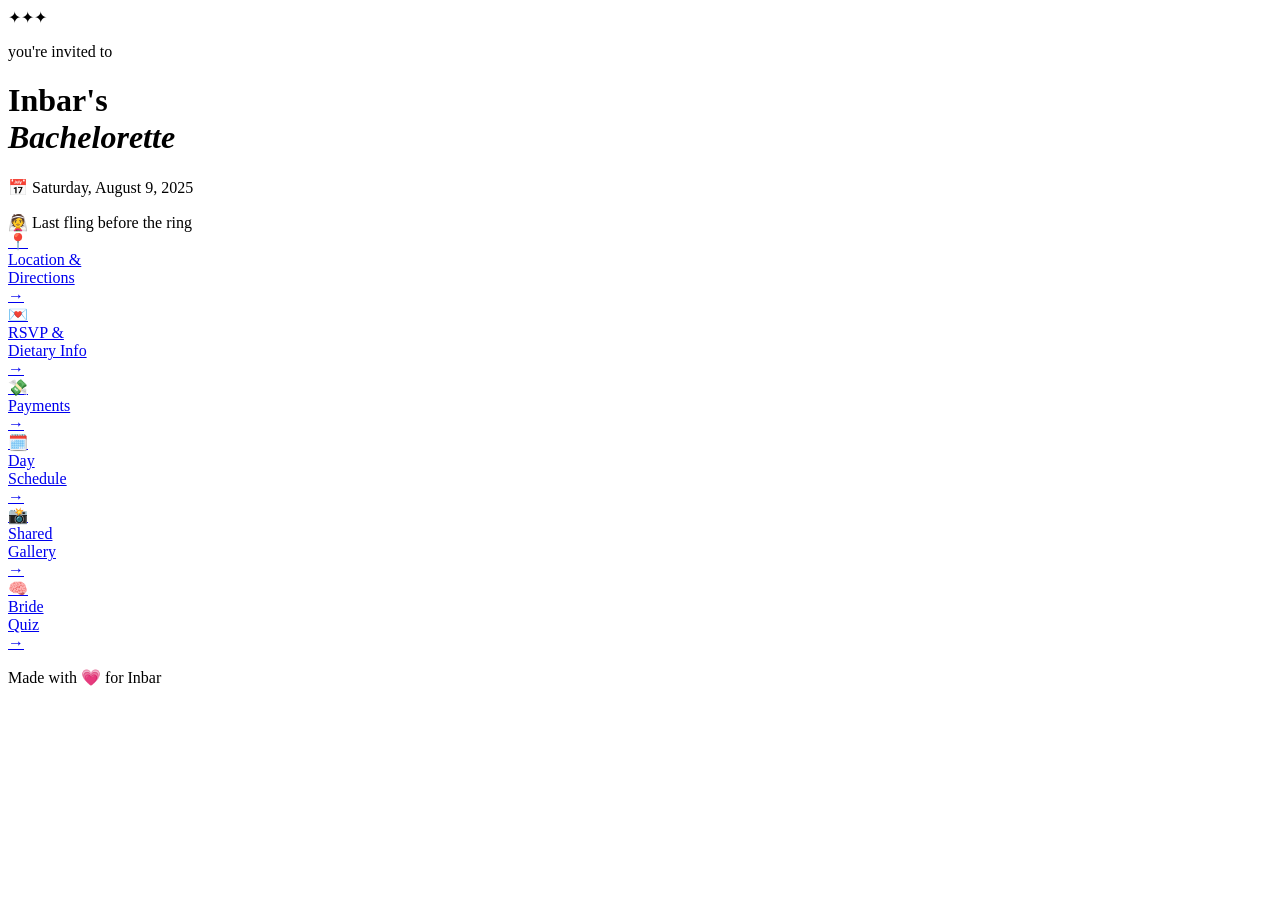
==== index.html @ d482adba "change name" ====
<!DOCTYPE html>
<html lang="en">
<head>
  <meta charset="UTF-8" />
  <meta name="viewport" content="width=device-width, initial-scale=1.0" />
  <meta name="theme-color" content="#F2B8C6" />
  <title>💍 Bachelorette Party</title>
  <link rel="stylesheet" href="css/global.css" />
  <link rel="stylesheet" href="css/index.css" />
</head>
<body>

  <div class="deco-dots"></div>

  <!-- ── Hero Header ── -->
  <header class="hero">
    <div class="hero-inner">
      <div class="sparkle-row" aria-hidden="true">
        <span>✦</span><span>✦</span><span>✦</span>
      </div>
      <p class="hero-pre">you're invited to</p>
      <h1 class="hero-title">Inbar's<br/><em>Bachelorette</em></h1>
      <p class="hero-date">📅 Saturday, August 9, 2025</p>
      <div class="hero-badge">
        <span>👰</span> Last fling before the ring
      </div>
    </div>
  </header>

  <!-- ── 6-Block Navigation Grid ── -->
  <main class="grid-menu" role="navigation" aria-label="Main Menu">

    <a href="location.html" class="grid-item" style="--delay:0.05s">
      <div class="grid-icon">📍</div>
      <div class="grid-label">Location &amp;<br/>Directions</div>
      <div class="grid-arrow">→</div>
    </a>

    <a href="rsvp.html" class="grid-item" style="--delay:0.10s">
      <div class="grid-icon">💌</div>
      <div class="grid-label">RSVP &amp;<br/>Dietary Info</div>
      <div class="grid-arrow">→</div>
    </a>

    <a href="payments.html" class="grid-item" style="--delay:0.15s">
      <div class="grid-icon">💸</div>
      <div class="grid-label">Payments</div>
      <div class="grid-arrow">→</div>
    </a>

    <a href="schedule.html" class="grid-item" style="--delay:0.20s">
      <div class="grid-icon">🗓️</div>
      <div class="grid-label">Day<br/>Schedule</div>
      <div class="grid-arrow">→</div>
    </a>

    <a href="gallery.html" class="grid-item" style="--delay:0.25s">
      <div class="grid-icon">📸</div>
      <div class="grid-label">Shared<br/>Gallery</div>
      <div class="grid-arrow">→</div>
    </a>

    <a href="quiz.html" class="grid-item" style="--delay:0.30s">
      <div class="grid-icon">🧠</div>
      <div class="grid-label">Bride<br/>Quiz</div>
      <div class="grid-arrow">→</div>
    </a>

  </main>

  <footer class="home-footer">
    <p>Made with 💗 for Inbar</p>
  </footer>

</body>
</html>
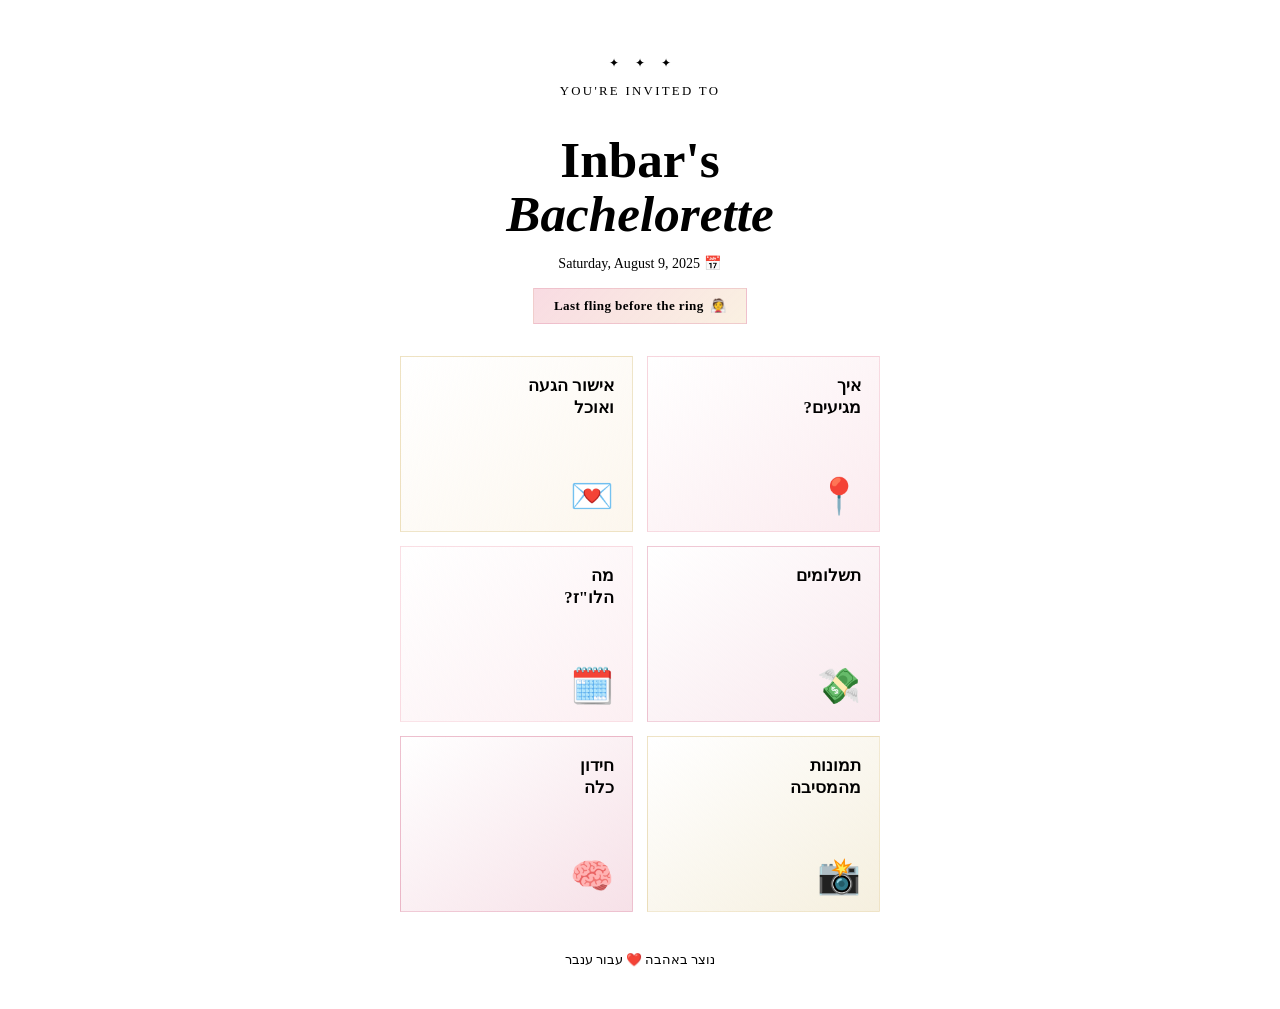
==== commit 84389235: "grid-top" ====
--- a/index.html
+++ b/index.html
@@ -1,10 +1,10 @@
 <!DOCTYPE html>
-<html lang="en">
+<html lang="he" dir="rtl">
 <head>
   <meta charset="UTF-8" />
   <meta name="viewport" content="width=device-width, initial-scale=1.0" />
   <meta name="theme-color" content="#F2B8C6" />
-  <title>💍 Bachelorette Party</title>
+  <title>💍 מסיבת רווקות של ענבר</title>
   <link rel="stylesheet" href="css/global.css" />
   <link rel="stylesheet" href="css/index.css" />
 </head>
@@ -28,48 +28,60 @@
   </header>
 
   <!-- ── 6-Block Navigation Grid ── -->
-  <main class="grid-menu" role="navigation" aria-label="Main Menu">
+  <main class="grid-menu" role="navigation" aria-label="תפריט ראשי">
 
     <a href="location.html" class="grid-item" style="--delay:0.05s">
+      <div class="grid-top">
+        <div class="grid-label">איך<br/>מגיעים?</div>
+        <div class="grid-arrow">←</div>
+      </div>
       <div class="grid-icon">📍</div>
-      <div class="grid-label">Location &amp;<br/>Directions</div>
-      <div class="grid-arrow">→</div>
     </a>
 
     <a href="rsvp.html" class="grid-item" style="--delay:0.10s">
+      <div class="grid-top">
+        <div class="grid-label">אישור הגעה<br/>ואוכל</div>
+        <div class="grid-arrow">←</div>
+      </div>
       <div class="grid-icon">💌</div>
-      <div class="grid-label">RSVP &amp;<br/>Dietary Info</div>
-      <div class="grid-arrow">→</div>
     </a>
 
     <a href="payments.html" class="grid-item" style="--delay:0.15s">
+      <div class="grid-top">
+        <div class="grid-label">תשלומים</div>
+        <div class="grid-arrow">←</div>
+      </div>
       <div class="grid-icon">💸</div>
-      <div class="grid-label">Payments</div>
-      <div class="grid-arrow">→</div>
     </a>
 
     <a href="schedule.html" class="grid-item" style="--delay:0.20s">
+      <div class="grid-top">
+        <div class="grid-label">מה<br/>הלו"ז?</div>
+        <div class="grid-arrow">←</div>
+      </div>
       <div class="grid-icon">🗓️</div>
-      <div class="grid-label">Day<br/>Schedule</div>
-      <div class="grid-arrow">→</div>
     </a>
 
     <a href="gallery.html" class="grid-item" style="--delay:0.25s">
+      <div class="grid-top">
+        <div class="grid-label">תמונות<br/>מהמסיבה</div>
+        <div class="grid-arrow">←</div>
+      </div>
       <div class="grid-icon">📸</div>
-      <div class="grid-label">Shared<br/>Gallery</div>
-      <div class="grid-arrow">→</div>
     </a>
 
     <a href="quiz.html" class="grid-item" style="--delay:0.30s">
+      <div class="grid-top">
+        <div class="grid-label">חידון<br/>כלה</div>
+        <div class="grid-arrow">←</div>
+      </div>
       <div class="grid-icon">🧠</div>
-      <div class="grid-label">Bride<br/>Quiz</div>
-      <div class="grid-arrow">→</div>
     </a>
 
   </main>
 
   <footer class="home-footer">
-    <p>Made with 💗 for Inbar</p>
+    <p>נוצר באהבה ❤️ עבור ענבר</p>
   </footer>
 
 </body>
--- a/css/index.css
+++ b/css/index.css
@@ -0,0 +1,193 @@
+/* ============================================
+   index.css — Home Screen
+   ============================================ */
+
+/* ── Hero ── */
+.hero {
+  position: relative;
+  text-align: center;
+  padding: 48px 24px 32px;
+  max-width: 480px;
+  margin: 0 auto;
+}
+
+.hero-inner {
+  position: relative;
+  z-index: 1;
+}
+
+.sparkle-row {
+  display: flex;
+  justify-content: center;
+  gap: 16px;
+  margin-bottom: 12px;
+}
+.sparkle-row span {
+  color: var(--gold);
+  font-size: 0.75rem;
+  animation: float 2.5s ease-in-out infinite;
+}
+.sparkle-row span:nth-child(2) { animation-delay: 0.4s; }
+.sparkle-row span:nth-child(3) { animation-delay: 0.8s; }
+
+.hero-pre {
+  font-size: 0.8rem;
+  font-weight: 500;
+  letter-spacing: 0.18em;
+  text-transform: uppercase;
+  color: var(--text-muted);
+  margin-bottom: 8px;
+}
+
+.hero-title {
+  font-family: var(--font-display);
+  font-size: 3.2rem;
+  font-weight: 700;
+  line-height: 1.05;
+  color: var(--deep);
+  margin-bottom: 14px;
+}
+.hero-title em {
+  font-style: italic;
+  color: var(--rose);
+  display: block;
+}
+
+.hero-date {
+  font-size: 0.88rem;
+  color: var(--text-muted);
+  font-weight: 500;
+  margin-bottom: 16px;
+}
+
+.hero-badge {
+  display: inline-flex;
+  align-items: center;
+  gap: 6px;
+  padding: 9px 20px;
+  background: linear-gradient(135deg, rgba(242,184,198,0.5), rgba(247,231,206,0.6));
+  border: 1.5px solid rgba(212,104,138,0.25);
+  border-radius: var(--radius-full);
+  font-size: 0.82rem;
+  font-weight: 600;
+  color: var(--rose);
+  letter-spacing: 0.03em;
+  backdrop-filter: blur(8px);
+}
+
+/* ── Grid Menu ── */
+.grid-menu {
+  display: grid;
+  grid-template-columns: 1fr 1fr;
+  gap: 14px;
+  padding: 0 20px;
+  max-width: 480px;
+  margin: 0 auto;
+}
+
+.grid-item {
+  position: relative;
+  display: flex;
+  flex-direction: column;
+  justify-content: space-between;
+  padding: 18px 18px 16px;
+  border-radius: var(--radius-lg);
+  text-decoration: none;
+  color: var(--deep);
+  overflow: hidden;
+  min-height: 140px;
+  cursor: pointer;
+  animation: fadeInUp 0.5s ease both;
+  animation-delay: var(--delay, 0s);
+  transition: transform 0.22s cubic-bezier(0.34,1.56,0.64,1),
+              box-shadow 0.22s ease;
+}
+
+/* Alternating card backgrounds */
+.grid-item:nth-child(1) {
+  background: linear-gradient(145deg, rgba(255,255,255,0.92), rgba(242,184,198,0.28));
+  border: 1.5px solid rgba(242,184,198,0.5);
+  box-shadow: var(--shadow-card);
+}
+.grid-item:nth-child(2) {
+  background: linear-gradient(145deg, rgba(255,255,255,0.92), rgba(247,231,206,0.35));
+  border: 1.5px solid rgba(201,168,76,0.3);
+  box-shadow: var(--shadow-card);
+}
+.grid-item:nth-child(3) {
+  background: linear-gradient(145deg, rgba(255,255,255,0.92), rgba(212,104,138,0.15));
+  border: 1.5px solid rgba(212,104,138,0.3);
+  box-shadow: var(--shadow-card);
+}
+.grid-item:nth-child(4) {
+  background: linear-gradient(145deg, rgba(255,255,255,0.92), rgba(242,184,198,0.22));
+  border: 1.5px solid rgba(242,184,198,0.4);
+  box-shadow: var(--shadow-card);
+}
+.grid-item:nth-child(5) {
+  background: linear-gradient(145deg, rgba(255,255,255,0.92), rgba(201,168,76,0.18));
+  border: 1.5px solid rgba(201,168,76,0.25);
+  box-shadow: var(--shadow-card);
+}
+.grid-item:nth-child(6) {
+  background: linear-gradient(145deg, rgba(255,255,255,0.92), rgba(212,104,138,0.2));
+  border: 1.5px solid rgba(212,104,138,0.35);
+  box-shadow: var(--shadow-card);
+}
+
+.grid-item:hover {
+  transform: translateY(-4px) scale(1.02);
+  box-shadow: 0 16px 40px rgba(45,27,46,0.18);
+}
+.grid-item:active {
+  transform: translateY(0) scale(0.98);
+}
+
+.grid-top {
+  display: flex;
+  align-items: flex-start;
+  justify-content: space-between;
+  width: 100%;
+  gap: 6px;
+}
+
+.grid-label {
+  font-size: 1.05rem;
+  font-weight: 700;
+  line-height: 1.35;
+  color: var(--deep);
+  text-align: right;
+  flex: 1;
+}
+
+.grid-arrow {
+  font-size: 0.9rem;
+  color: var(--rose);
+  opacity: 0;
+  transform: translateX(4px);
+  transition: var(--transition);
+  flex-shrink: 0;
+  margin-top: 2px;
+}
+.grid-item:hover .grid-arrow {
+  opacity: 1;
+  transform: translateX(0);
+}
+
+.grid-icon {
+  font-size: 2.2rem;
+  line-height: 1;
+  align-self: flex-start;
+  transition: transform 0.3s cubic-bezier(0.34,1.56,0.64,1);
+}
+.grid-item:hover .grid-icon {
+  transform: scale(1.2) rotate(-5deg);
+}
+
+/* ── Footer ── */
+.home-footer {
+  text-align: center;
+  padding: 28px 20px 20px;
+  font-size: 0.8rem;
+  color: var(--text-muted);
+}
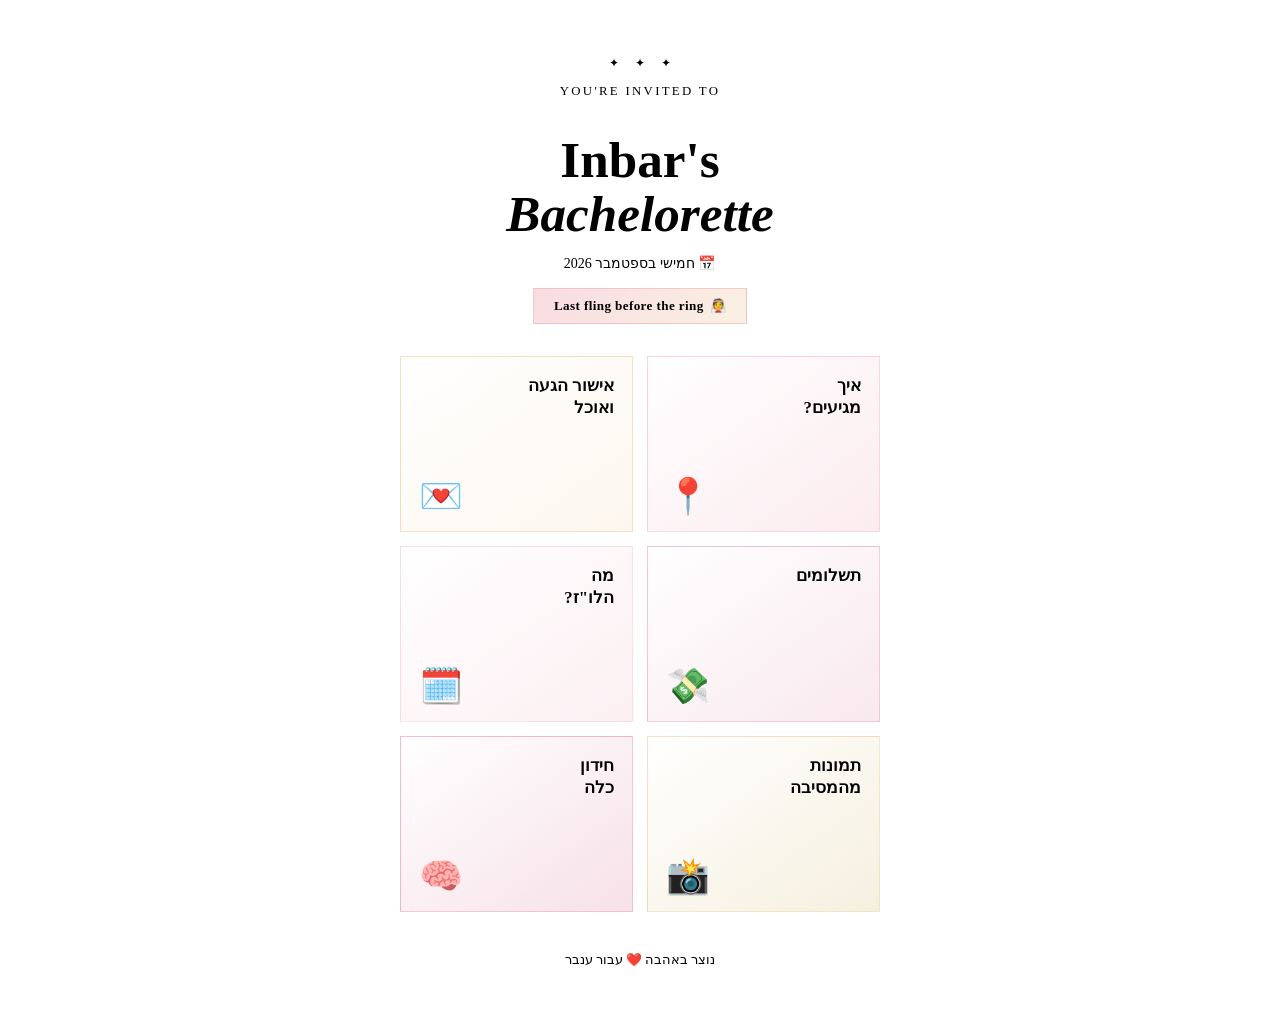
==== commit 387367bd: "אראר" ====
--- a/index.html
+++ b/index.html
@@ -20,7 +20,7 @@
       </div>
       <p class="hero-pre">you're invited to</p>
       <h1 class="hero-title">Inbar's<br/><em>Bachelorette</em></h1>
-      <p class="hero-date">📅 Saturday, August 9, 2025</p>
+      <p class="hero-date">📅 חמישי בספטמבר 2026</p>
       <div class="hero-badge">
         <span>👰</span> Last fling before the ring
       </div>
--- a/css/index.css
+++ b/css/index.css
@@ -177,7 +177,7 @@
 .grid-icon {
   font-size: 2.2rem;
   line-height: 1;
-  align-self: flex-start;
+  align-self: flex-end;
   transition: transform 0.3s cubic-bezier(0.34,1.56,0.64,1);
 }
 .grid-item:hover .grid-icon {
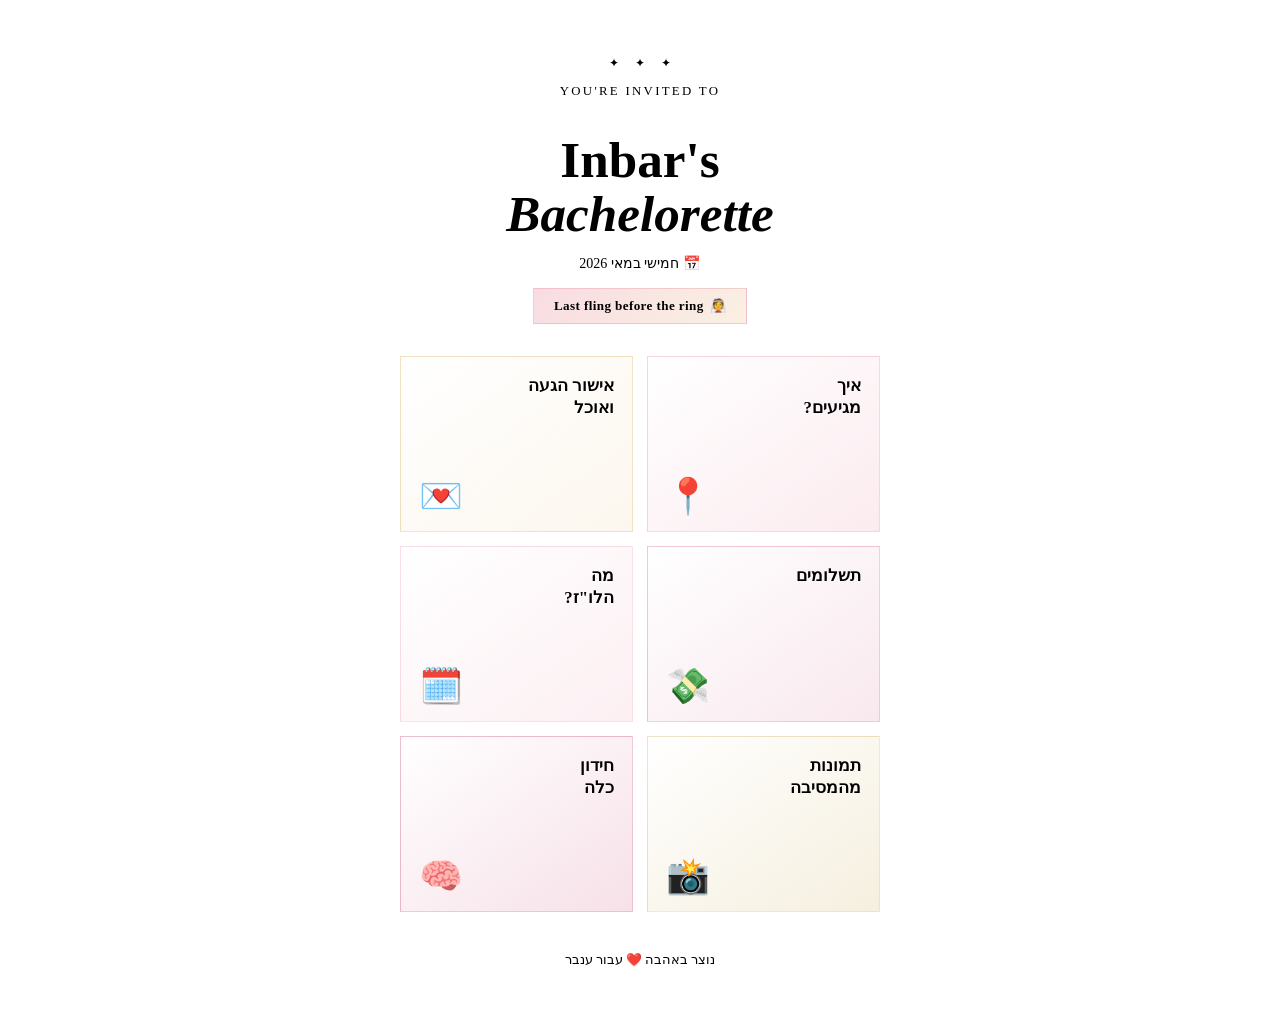
==== commit 66a05c54: "תי" ====
--- a/index.html
+++ b/index.html
@@ -20,7 +20,7 @@
       </div>
       <p class="hero-pre">you're invited to</p>
       <h1 class="hero-title">Inbar's<br/><em>Bachelorette</em></h1>
-      <p class="hero-date">📅 חמישי בספטמבר 2026</p>
+      <p class="hero-date">📅 חמישי במאי 2026</p>
       <div class="hero-badge">
         <span>👰</span> Last fling before the ring
       </div>
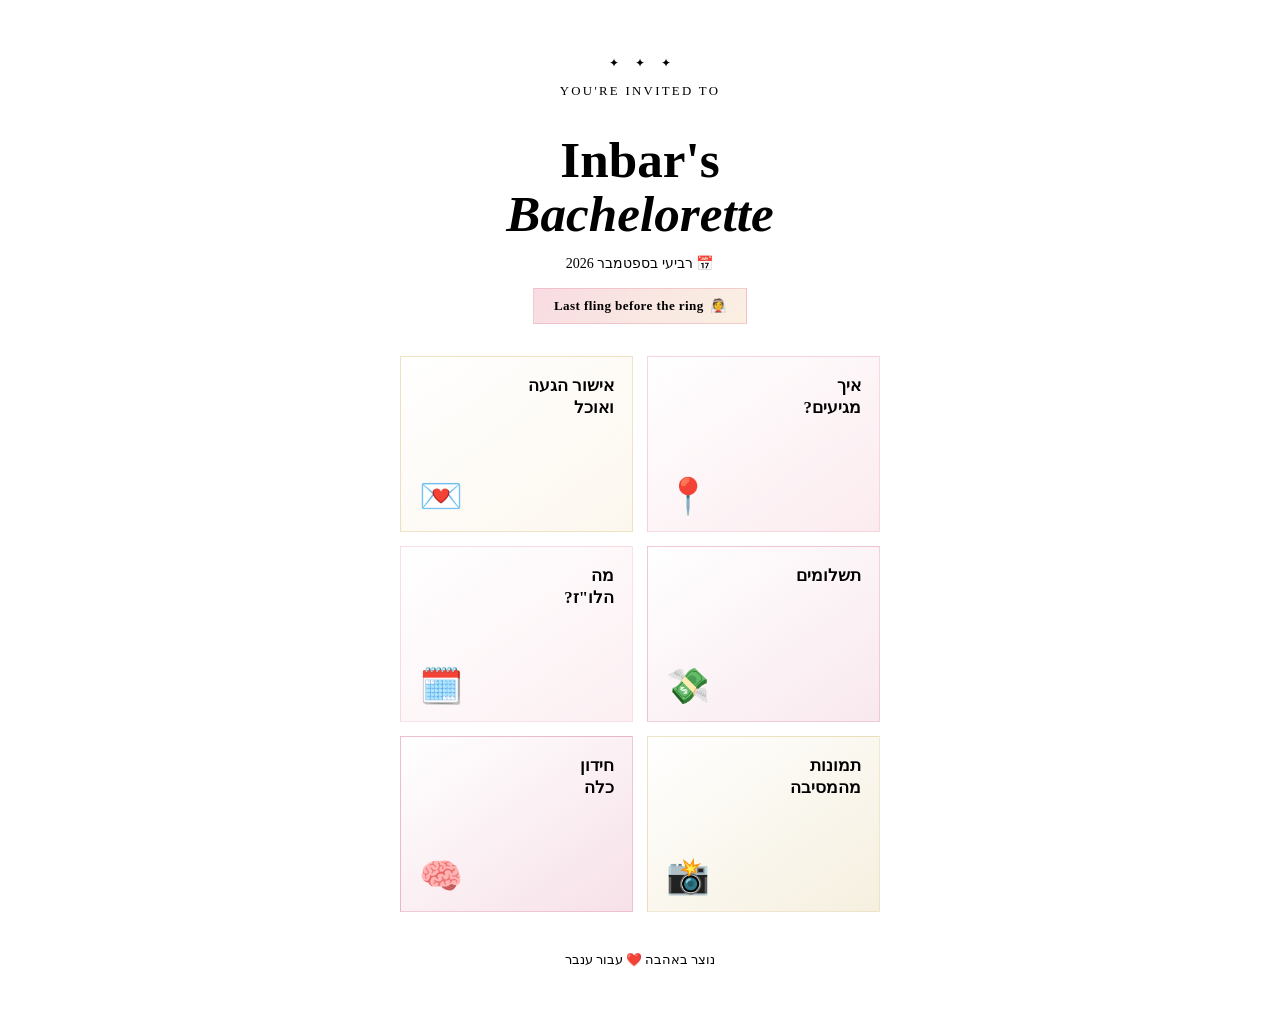
==== commit 0c3cde51: "תיקון תאריך" ====
--- a/index.html
+++ b/index.html
@@ -20,7 +20,7 @@
       </div>
       <p class="hero-pre">you're invited to</p>
       <h1 class="hero-title">Inbar's<br/><em>Bachelorette</em></h1>
-      <p class="hero-date">📅 חמישי במאי 2026</p>
+      <p class="hero-date">📅 רביעי בספטמבר 2026</p>
       <div class="hero-badge">
         <span>👰</span> Last fling before the ring
       </div>
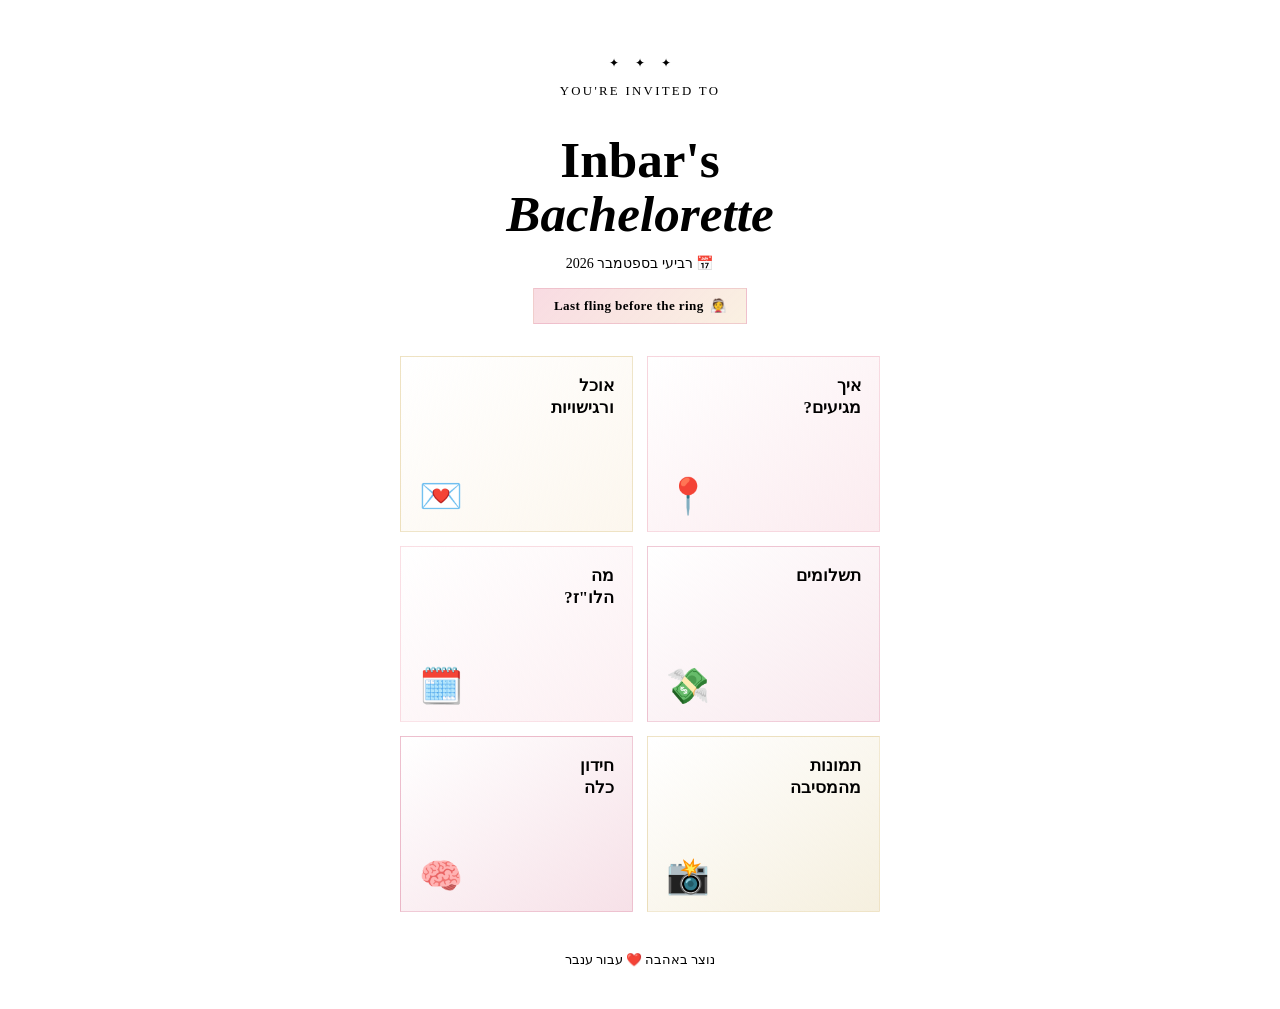
==== commit cb7eb9e1: "שינוי אישורי הגעה" ====
--- a/index.html
+++ b/index.html
@@ -40,7 +40,7 @@
 
     <a href="rsvp.html" class="grid-item" style="--delay:0.10s">
       <div class="grid-top">
-        <div class="grid-label">אישור הגעה<br/>ואוכל</div>
+        <div class="grid-label">אוכל<br/>ורגישויות</div>
         <div class="grid-arrow">←</div>
       </div>
       <div class="grid-icon">💌</div>
